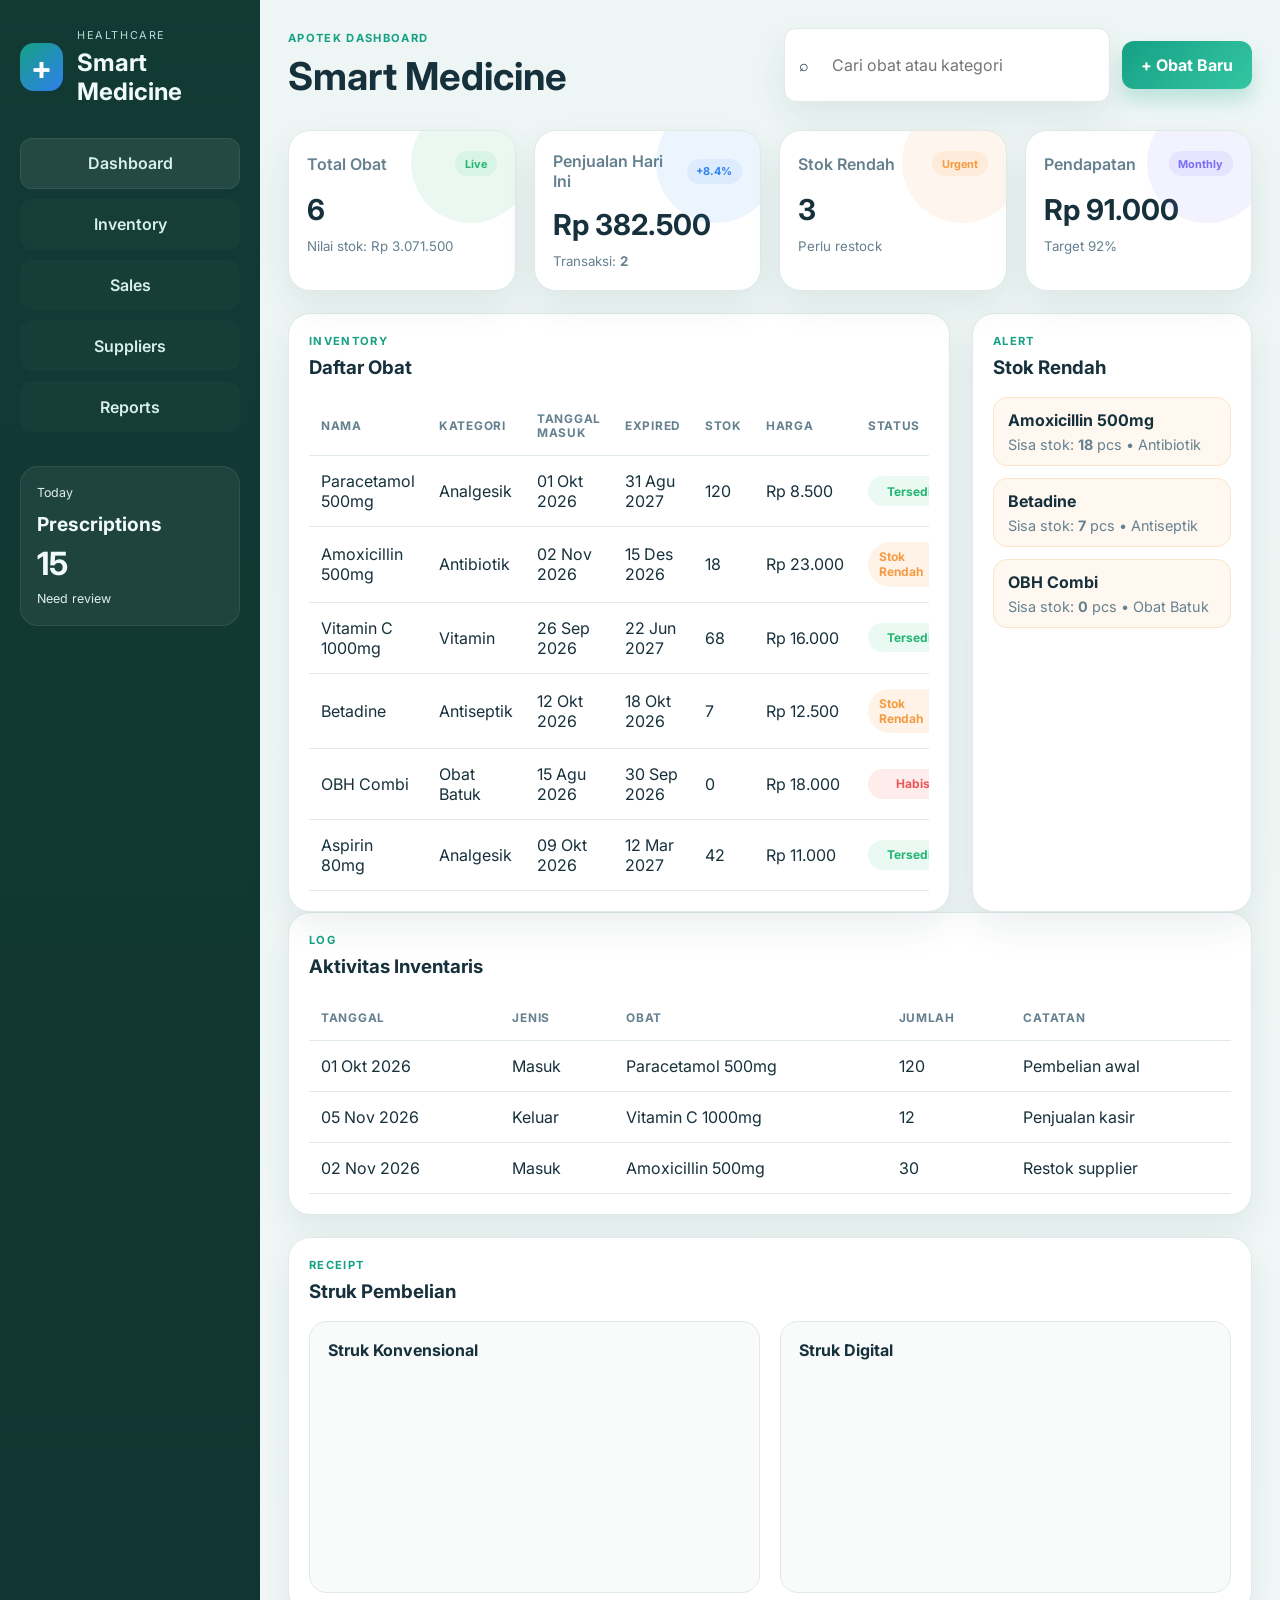
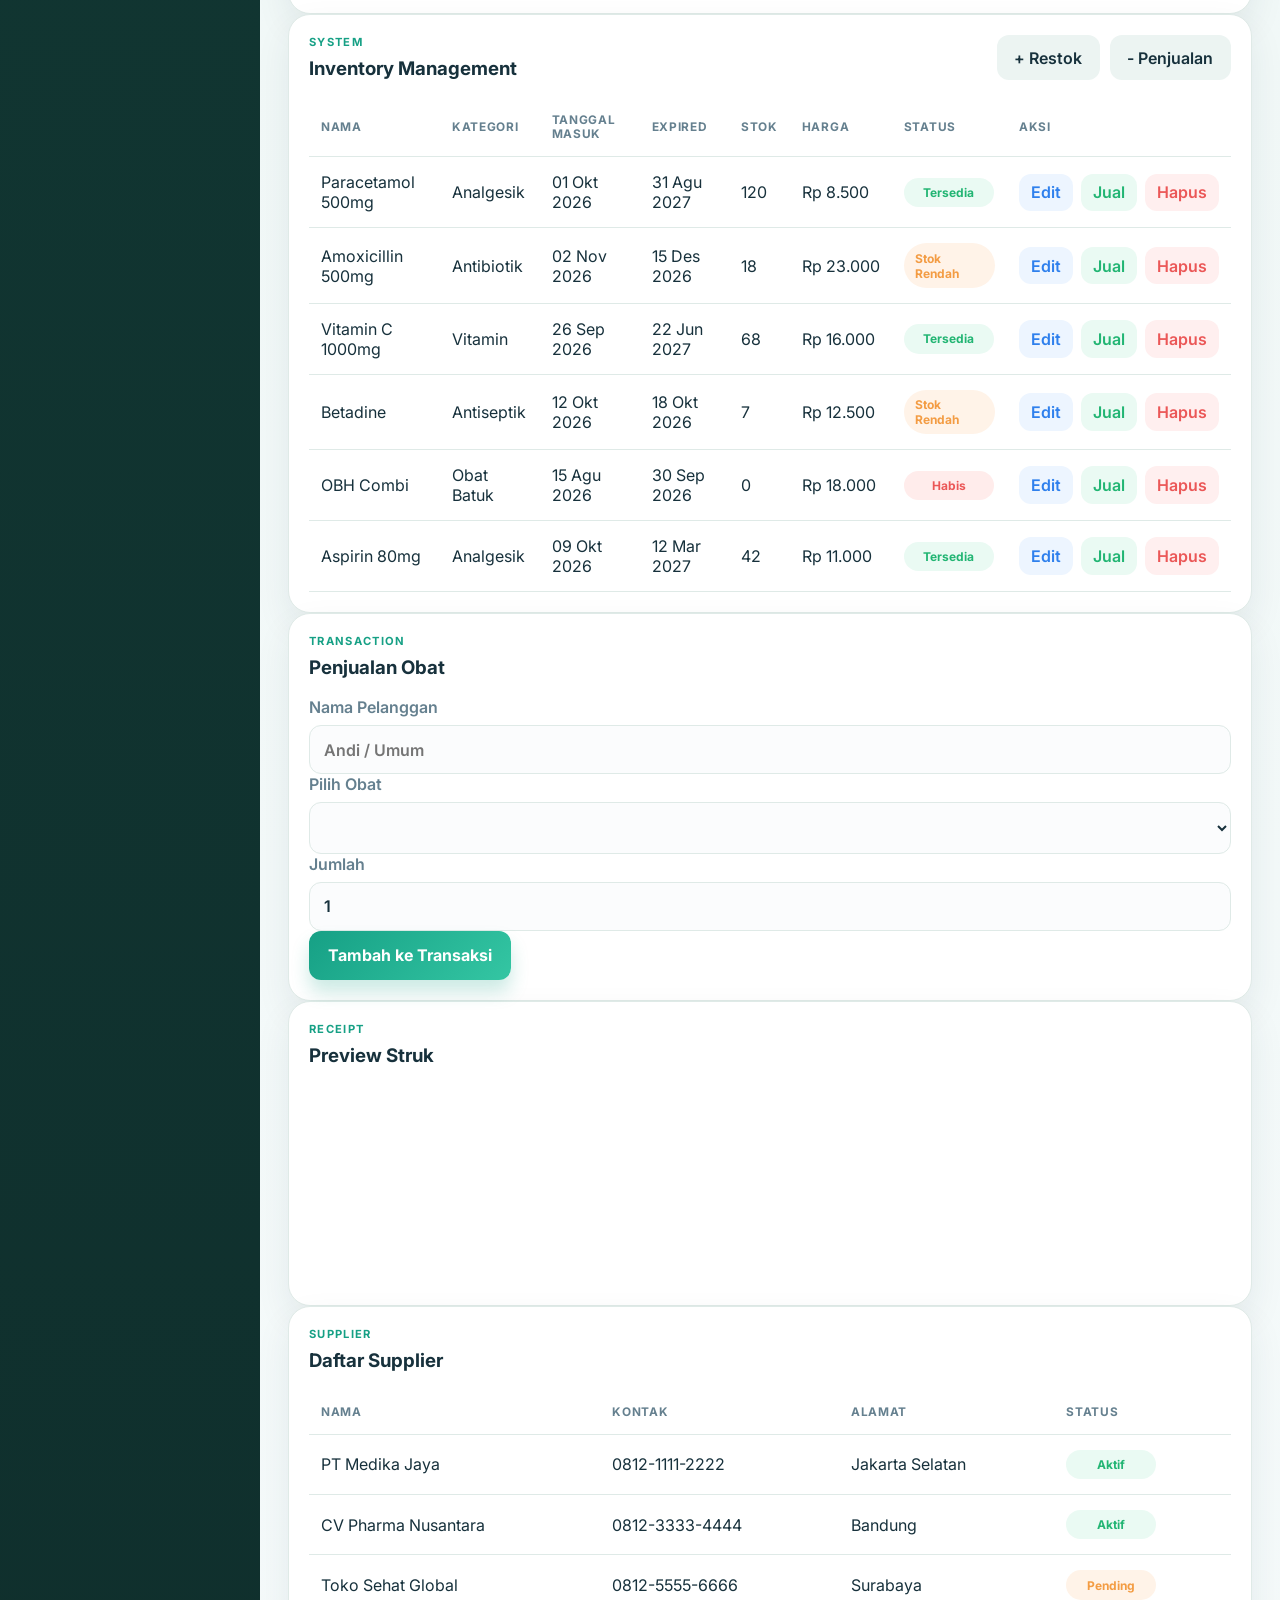
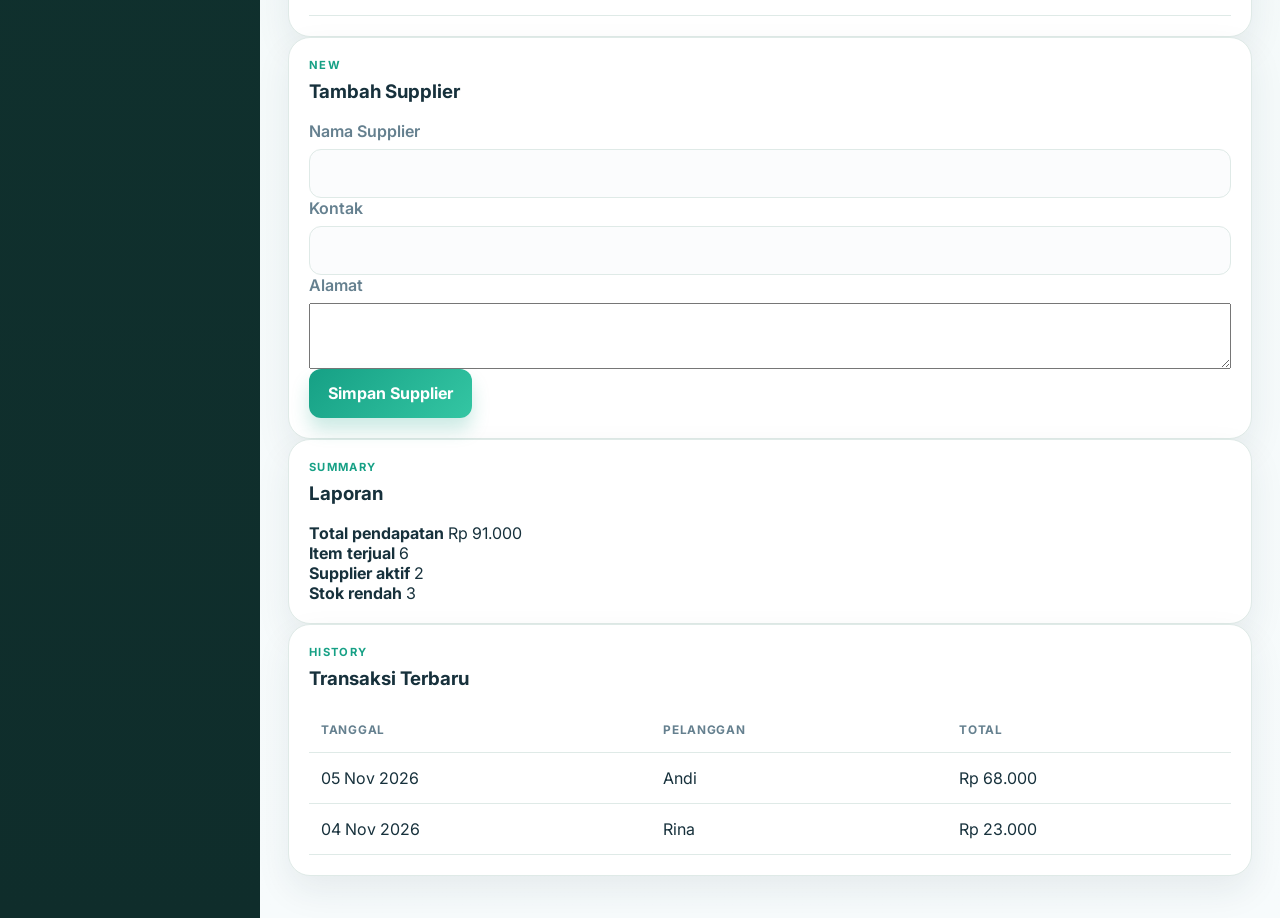
==== DATABASE-FINPRO/index.html @ 99ace139 "Kerjaaan Fadhil Yaa" ====
<!DOCTYPE html>
<html lang="id">
  <head>
    <meta charset="UTF-8" />
    <meta name="viewport" content="width=device-width, initial-scale=1.0" />
    <title>Smart Medicine | Apotek Dashboard</title>
    <link rel="preconnect" href="https://fonts.googleapis.com" />
    <link rel="preconnect" href="https://fonts.gstatic.com" crossorigin />
    <link href="https://fonts.googleapis.com/css2?family=Inter:wght@400;500;600;700;800&display=swap" rel="stylesheet" />
    <link rel="stylesheet" href="style.css" />
  </head>
  <body>
    <div class="app-shell">
      <aside class="sidebar">
        <div class="brand">
          <div class="brand-icon">+</div>
          <div>
            <p class="brand-kicker">Healthcare</p>
            <h2>Smart Medicine</h2>
          </div>
        </div>

        <nav class="nav">
          <button class="nav-item active" data-view="dashboard">Dashboard</button>
          <button class="nav-item" data-view="inventory">Inventory</button>
          <button class="nav-item" data-view="sales">Sales</button>
          <button class="nav-item" data-view="suppliers">Suppliers</button>
          <button class="nav-item" data-view="reports">Reports</button>
        </nav>

        <div class="sidebar-card">
          <p class="card-label">Today</p>
          <h3>Prescriptions</h3>
          <strong id="prescriptionCount">24</strong>
          <span>Need review</span>
        </div>
      </aside>

      <main class="main-content">
        <header class="topbar">
          <div>
            <p class="eyebrow">Apotek dashboard</p>
            <h1>Smart Medicine</h1>
          </div>
          <div class="header-actions">
            <div class="search-wrap">
              <span>⌕</span>
              <input id="searchInput" type="search" placeholder="Cari obat atau kategori" />
            </div>
            <button id="addMedicineBtn" class="primary-btn">+ Obat Baru</button>
          </div>
        </header>

        <section class="page-section active" data-page="dashboard">
          <div class="stats-grid">
            <article class="stat-card accent-green">
              <div class="stat-head">
                <span>Total Obat</span>
                <span class="chip success">Live</span>
              </div>
              <h2 id="totalMedicine">0</h2>
              <small id="medicineValue">Rp 0</small>
            </article>

            <article class="stat-card accent-blue">
              <div class="stat-head">
                <span>Penjualan Hari Ini</span>
                <span class="chip info">+8.4%</span>
              </div>
              <h2 id="dailySales">0</h2>
              <small>Transaksi: <strong id="transactionCount">0</strong></small>
            </article>

            <article class="stat-card accent-orange">
              <div class="stat-head">
                <span>Stok Rendah</span>
                <span class="chip warning">Urgent</span>
              </div>
              <h2 id="lowStockCount">0</h2>
              <small>Perlu restock</small>
            </article>

            <article class="stat-card accent-purple">
              <div class="stat-head">
                <span>Pendapatan</span>
                <span class="chip purple">Monthly</span>
              </div>
              <h2 id="revenueValue">Rp 0</h2>
              <small>Target 92%</small>
            </article>
          </div>

          <div class="content-grid">
            <div class="panel panel-wide">
              <div class="panel-header">
                <div>
                  <p class="section-label">Inventory</p>
                  <h3>Daftar Obat</h3>
                </div>
              </div>

              <div class="table-wrap">
                <table>
                  <thead>
                    <tr>
                      <th>Nama</th>
                      <th>Kategori</th>
                      <th>Tanggal Masuk</th>
                      <th>Expired</th>
                      <th>Stok</th>
                      <th>Harga</th>
                      <th>Status</th>
                      <th>Aksi</th>
                    </tr>
                  </thead>
                  <tbody id="medicineTableBody"></tbody>
                </table>
              </div>
            </div>

            <div class="panel side-panel">
              <div class="panel-header">
                <div>
                  <p class="section-label">Alert</p>
                  <h3>Stok Rendah</h3>
                </div>
              </div>
              <div id="lowStockList" class="alert-list"></div>
            </div>
          </div>

          <div class="panel log-panel">
            <div class="panel-header">
              <div>
                <p class="section-label">Log</p>
                <h3>Aktivitas Inventaris</h3>
              </div>
            </div>
            <div class="table-wrap">
              <table>
                <thead>
                  <tr>
                    <th>Tanggal</th>
                    <th>Jenis</th>
                    <th>Obat</th>
                    <th>Jumlah</th>
                    <th>Catatan</th>
                  </tr>
                </thead>
                <tbody id="inventoryLogTableBody"></tbody>
              </table>
            </div>
          </div>

          <div class="receipt-section">
            <div class="panel receipt-panel">
              <div class="panel-header">
                <div>
                  <p class="section-label">Receipt</p>
                  <h3>Struk Pembelian</h3>
                </div>
              </div>

              <div class="receipt-grid">
                <div class="receipt-card conventional">
                  <h4>Struk Konvensional</h4>
                  <div id="receiptConventional" class="receipt-output"></div>
                </div>

                <div class="receipt-card digital">
                  <h4>Struk Digital</h4>
                  <div id="receiptDigital" class="receipt-output"></div>
                </div>
              </div>
            </div>
          </div>
        </section>

        <section class="page-section" data-page="inventory">
          <div class="panel inventory-panel">
            <div class="panel-header">
              <div>
                <p class="section-label">System</p>
                <h3>Inventory Management</h3>
              </div>
              <div class="inventory-actions">
                <button id="restockBtn" class="secondary-btn">+ Restok</button>
                <button id="saleBtn" class="secondary-btn">- Penjualan</button>
              </div>
            </div>

            <div class="table-wrap">
              <table>
                <thead>
                  <tr>
                    <th>Nama</th>
                    <th>Kategori</th>
                    <th>Tanggal Masuk</th>
                    <th>Expired</th>
                    <th>Stok</th>
                    <th>Harga</th>
                    <th>Status</th>
                    <th>Aksi</th>
                  </tr>
                </thead>
                <tbody id="inventoryTableBody"></tbody>
              </table>
            </div>
          </div>
        </section>

        <section class="page-section" data-page="sales">
          <div class="grid-two">
            <div class="panel">
              <div class="panel-header">
                <div>
                  <p class="section-label">Transaction</p>
                  <h3>Penjualan Obat</h3>
                </div>
              </div>

              <form id="saleForm" class="stack-form">
                <label>
                  <span>Nama Pelanggan</span>
                  <input id="customerName" type="text" placeholder="Andi / Umum" />
                </label>
                <label>
                  <span>Pilih Obat</span>
                  <select id="saleMedicineSelect"></select>
                </label>
                <label>
                  <span>Jumlah</span>
                  <input id="saleQuantity" type="number" min="1" value="1" required />
                </label>
                <button type="submit" class="primary-btn">Tambah ke Transaksi</button>
              </form>
            </div>

            <div class="panel">
              <div class="panel-header">
                <div>
                  <p class="section-label">Receipt</p>
                  <h3>Preview Struk</h3>
                </div>
              </div>
              <div id="saleReceiptPreview" class="receipt-output"></div>
            </div>
          </div>
        </section>

        <section class="page-section" data-page="suppliers">
          <div class="grid-two">
            <div class="panel">
              <div class="panel-header">
                <div>
                  <p class="section-label">Supplier</p>
                  <h3>Daftar Supplier</h3>
                </div>
              </div>
              <div class="table-wrap">
                <table>
                  <thead>
                    <tr>
                      <th>Nama</th>
                      <th>Kontak</th>
                      <th>Alamat</th>
                      <th>Status</th>
                    </tr>
                  </thead>
                  <tbody id="supplierTableBody"></tbody>
                </table>
              </div>
            </div>

            <div class="panel">
              <div class="panel-header">
                <div>
                  <p class="section-label">New</p>
                  <h3>Tambah Supplier</h3>
                </div>
              </div>
              <form id="supplierForm" class="stack-form">
                <label>
                  <span>Nama Supplier</span>
                  <input id="supplierName" type="text" required />
                </label>
                <label>
                  <span>Kontak</span>
                  <input id="supplierContact" type="text" required />
                </label>
                <label>
                  <span>Alamat</span>
                  <textarea id="supplierAddress" rows="4" required></textarea>
                </label>
                <button type="submit" class="primary-btn">Simpan Supplier</button>
              </form>
            </div>
          </div>
        </section>

        <section class="page-section" data-page="reports">
          <div class="report-grid">
            <div class="panel">
              <div class="panel-header">
                <div>
                  <p class="section-label">Summary</p>
                  <h3>Laporan</h3>
                </div>
              </div>
              <div class="report-list" id="reportSummaryList"></div>
            </div>

            <div class="panel">
              <div class="panel-header">
                <div>
                  <p class="section-label">History</p>
                  <h3>Transaksi Terbaru</h3>
                </div>
              </div>
              <div class="table-wrap">
                <table>
                  <thead>
                    <tr>
                      <th>Tanggal</th>
                      <th>Pelanggan</th>
                      <th>Total</th>
                    </tr>
                  </thead>
                  <tbody id="salesHistoryBody"></tbody>
                </table>
              </div>
            </div>
          </div>
        </section>
      </main>
    </div>

    <div class="modal hidden" id="medicineModal" aria-hidden="true">
      <div class="modal-backdrop" data-close="true"></div>
      <div class="modal-dialog" role="dialog" aria-modal="true" aria-labelledby="modalTitle">
        <div class="modal-header">
          <div>
            <p class="section-label">Form Obat</p>
            <h3 id="modalTitle">Tambah Obat</h3>
          </div>
          <button class="icon-btn" id="closeModalBtn" aria-label="Tutup">✕</button>
        </div>

        <form id="medicineForm">
          <input type="hidden" id="medicineId" />

          <div class="form-grid">
            <label>
              <span>Nama Obat</span>
              <input id="medicineName" type="text" placeholder="Paracetamol" required />
            </label>
            <label>
              <span>Kategori</span>
              <select id="medicineCategory">
                <option value="Analgesik">Analgesik</option>
                <option value="Antibiotik">Antibiotik</option>
                <option value="Vitamin">Vitamin</option>
                <option value="Antiseptik">Antiseptik</option>
                <option value="Obat Batuk">Obat Batuk</option>
              </select>
            </label>
            <label>
              <span>Tanggal Masuk</span>
              <input id="medicineEntryDate" type="date" required />
            </label>
            <label>
              <span>Expired</span>
              <input id="medicineExpiry" type="date" required />
            </label>
            <label>
              <span>Stok</span>
              <input id="medicineStock" type="number" min="0" placeholder="50" required />
            </label>
            <label>
              <span>Harga</span>
              <input id="medicinePrice" type="number" min="0" step="100" placeholder="8500" required />
            </label>
            <label>
              <span>Status</span>
              <select id="medicineStatus">
                <option value="Tersedia">Tersedia</option>
                <option value="Stok Rendah">Stok Rendah</option>
                <option value="Habis">Habis</option>
              </select>
            </label>
          </div>

          <div class="form-actions">
            <button type="button" class="secondary-btn" id="cancelBtn">Batal</button>
            <button type="submit" class="primary-btn">Simpan</button>
          </div>
        </form>
      </div>
    </div>

    <script src="script.js"></script>
  </body>
</html>
---- DATABASE-FINPRO/style.css ----
:root {
  --bg: #f3f7f9;
  --panel: #ffffff;
  --panel-alt: #edf7f8;
  --primary: #16a085;
  --primary-dark: #117a66;
  --secondary: #2f80ed;
  --text: #17313c;
  --muted: #65808f;
  --border: #dfeae7;
  --green: #22b573;
  --green-soft: #eafaf3;
  --blue: #2f80ed;
  --blue-soft: #edf5ff;
  --orange: #f39c43;
  --orange-soft: #fff3e8;
  --purple: #7a6ef6;
  --purple-soft: #f2efff;
  --red: #eb5757;
  --shadow: 0 15px 35px rgba(23, 49, 60, 0.08);
}

* {
  box-sizing: border-box;
}

html {
  scroll-behavior: smooth;
}

body {
  margin: 0;
  min-height: 100vh;
  font-family: "Inter", sans-serif;
  background: linear-gradient(180deg, #edf6f4 0%, #f7fbfc 100%);
  color: var(--text);
}

button,
input,
select {
  font: inherit;
}

button {
  cursor: pointer;
}

.app-shell {
  display: flex;
  min-height: 100vh;
}

.sidebar {
  width: 260px;
  background: linear-gradient(180deg, #123a35 0%, #0f2d2b 100%);
  color: #f2fbfb;
  padding: 28px 20px;
}

.brand {
  display: flex;
  align-items: center;
  gap: 14px;
  margin-bottom: 32px;
}

.brand-icon {
  width: 48px;
  height: 48px;
  border-radius: 14px;
  background: linear-gradient(135deg, var(--primary), var(--secondary));
  display: grid;
  place-items: center;
  font-size: 2rem;
  font-weight: 700;
  color: white;
}

.brand-kicker {
  color: #b6dcd8;
  text-transform: uppercase;
  letter-spacing: 0.14em;
  font-size: 0.68rem;
  margin: 0 0 6px;
}

.brand h2 {
  margin: 0;
  font-size: 1.5rem;
}

.nav {
  display: flex;
  flex-direction: column;
  gap: 10px;
}

.nav-item {
  text-decoration: none;
  color: #d6efeb;
  background: rgba(255, 255, 255, 0.02);
  border: 1px solid transparent;
  border-radius: 12px;
  padding: 0.9rem 1rem;
  font-weight: 600;
  transition: 0.2s ease;
}

.nav-item.active,
.nav-item:hover {
  background: rgba(255, 255, 255, 0.08);
  border-color: rgba(255, 255, 255, 0.08);
}

.sidebar-card {
  margin-top: 34px;
  border-radius: 18px;
  padding: 18px 16px;
  background: rgba(255, 255, 255, 0.06);
  border: 1px solid rgba(255, 255, 255, 0.08);
}

.sidebar-card h3 {
  margin: 0 0 8px;
  font-size: 1.2rem;
}

.sidebar-card strong {
  display: block;
  font-size: 2rem;
  margin-bottom: 4px;
}

.sidebar-card span,
.card-label {
  color: #dfeef0;
  font-size: 0.78rem;
}

.main-content {
  flex: 1;
  padding: 28px 28px 42px;
}

.topbar {
  display: flex;
  justify-content: space-between;
  align-items: center;
  gap: 16px;
  margin-bottom: 28px;
}

.eyebrow,
.section-label {
  margin: 0 0 8px;
  text-transform: uppercase;
  letter-spacing: 0.12em;
  font-weight: 700;
  font-size: 0.7rem;
  color: var(--primary);
}

h1,
h2,
h3,
p {
  margin-top: 0;
}

h1 {
  margin-bottom: 0;
  font-size: clamp(2rem, 3vw, 2.6rem);
}

.header-actions {
  display: flex;
  align-items: center;
  gap: 12px;
}

.search-wrap {
  display: flex;
  align-items: center;
  gap: 8px;
  background: var(--panel);
  border: 1px solid var(--border);
  border-radius: 12px;
  padding: 0.78rem 0.9rem;
  min-width: 260px;
  box-shadow: var(--shadow);
}

.search-wrap input {
  border: none;
  background: transparent;
  width: 100%;
  outline: none;
  color: var(--text);
}

.primary-btn,
.secondary-btn,
.icon-btn,
.action-btn {
  border: none;
  border-radius: 12px;
  transition: transform 0.2s ease;
}

.primary-btn {
  background: linear-gradient(135deg, var(--primary), #34c6a3);
  color: white;
  padding: 0.9rem 1.2rem;
  font-weight: 700;
  box-shadow: 0 12px 18px rgba(22, 160, 133, 0.22);
}

.primary-btn:hover,
.secondary-btn:hover,
.icon-btn:hover,
.action-btn:hover {
  transform: translateY(-1px);
}

.secondary-btn {
  background: #ecf4f2;
  color: var(--text);
  padding: 0.8rem 1.1rem;
  font-weight: 600;
}

.icon-btn {
  width: 38px;
  height: 38px;
  background: #edf5f5;
  color: var(--text);
  font-size: 1.1rem;
}

.stats-grid {
  display: grid;
  grid-template-columns: repeat(4, minmax(160px, 1fr));
  gap: 18px;
  margin-bottom: 22px;
}

.stat-card {
  background: var(--panel);
  border: 1px solid var(--border);
  border-radius: 22px;
  padding: 20px 18px;
  box-shadow: var(--shadow);
  position: relative;
  overflow: hidden;
}

.stat-card::before {
  content: "";
  position: absolute;
  width: 120px;
  height: 120px;
  top: -28px;
  right: -16px;
  border-radius: 50%;
  opacity: 0.09;
}

.accent-green::before { background: var(--green); }
.accent-blue::before { background: var(--blue); }
.accent-orange::before { background: var(--orange); }
.accent-purple::before { background: var(--purple); }

.stat-head {
  display: flex;
  justify-content: space-between;
  gap: 10px;
  align-items: center;
  margin-bottom: 16px;
  color: var(--muted);
  font-weight: 600;
}

.chip {
  border-radius: 999px;
  padding: 0.35rem 0.6rem;
  font-size: 0.68rem;
  font-weight: 700;
}

.chip.success {
  background: var(--green-soft);
  color: var(--green);
}

.chip.info {
  background: var(--blue-soft);
  color: var(--blue);
}

.chip.warning {
  background: var(--orange-soft);
  color: var(--orange);
}

.chip.purple {
  background: var(--purple-soft);
  color: var(--purple);
}

.stat-card h2 {
  margin-bottom: 8px;
  font-size: clamp(1.8rem, 2vw, 2.35rem);
}

.stat-card small {
  color: var(--muted);
}

.content-grid {
  display: grid;
  grid-template-columns: minmax(0, 2.2fr) minmax(280px, 0.8fr);
  gap: 22px;
}

.inventory-section {
  margin-top: 22px;
}

.inventory-actions {
  display: flex;
  gap: 10px;
  flex-wrap: wrap;
}

.receipt-section {
  margin-top: 22px;
}

.receipt-grid {
  display: grid;
  grid-template-columns: repeat(2, minmax(250px, 1fr));
  gap: 20px;
}

.receipt-card {
  background: #f9fbfb;
  border: 1px solid var(--border);
  border-radius: 18px;
  padding: 18px;
}

.receipt-card h4 {
  margin: 0 0 14px;
}

.receipt-output {
  min-height: 200px;
}

.receipt-paper,
.receipt-digital {
  border-radius: 16px;
  background: white;
  border: 1px solid var(--border);
  padding: 18px;
}

.receipt-paper {
  background: linear-gradient(180deg, #fff 0%, #fffdf8 100%);
}

.receipt-top {
  text-align: center;
  margin-bottom: 18px;
}

.receipt-top h5 {
  margin: 0 0 8px;
  font-size: 1.3rem;
}

.receipt-top p {
  margin: 0;
  color: var(--muted);
  font-size: 0.8rem;
}

.receipt-item {
  padding: 10px 0;
  border-bottom: 1px dashed #dfeae7;
}

.receipt-item:last-child {
  border-bottom: none;
}

.item-name {
  font-weight: 700;
  display: block;
  margin-bottom: 3px;
}

.item-expiry {
  display: block;
  color: var(--muted);
  font-size: 0.77rem;
  margin-bottom: 5px;
}

.receipt-meta {
  display: flex;
  justify-content: space-between;
  gap: 8px;
  font-size: 0.82rem;
  color: var(--muted);
}

.receipt-total {
  display: flex;
  justify-content: space-between;
  margin-top: 16px;
  padding-top: 12px;
  border-top: 1px solid var(--border);
  font-weight: 800;
}

.receipt-digital {
  background: linear-gradient(180deg, #f3f9ff 0%, #ffffff 100%);
}

.receipt-digital .qr-box {
  width: 70px;
  height: 70px;
  border: 2px solid var(--primary);
  border-radius: 12px;
  margin: 0 auto 12px;
  position: relative;
}

.receipt-digital .qr-box::before,
.receipt-digital .qr-box::after {
  content: "";
  position: absolute;
  inset: 12px;
  border: 2px solid var(--primary);
}

.receipt-digital .qr-box::after {
  inset: 24px;
}

.panel {
  background: var(--panel);
  border-radius: 22px;
  border: 1px solid var(--border);
  box-shadow: var(--shadow);
  padding: 20px;
}

.panel-header {
  display: flex;
  justify-content: space-between;
  align-items: center;
  margin-bottom: 18px;
}

.panel-header h3 {
  margin-bottom: 0;
}

.table-wrap {
  overflow-x: auto;
}

table {
  width: 100%;
  border-collapse: collapse;
}

th,
td {
  text-align: left;
  padding: 15px 12px;
  border-bottom: 1px solid var(--border);
  vertical-align: middle;
}

th {
  font-size: 0.74rem;
  letter-spacing: 0.06em;
  text-transform: uppercase;
  color: var(--muted);
}

tbody tr:hover {
  background: #f8fbfb;
}

.status-pill {
  display: inline-flex;
  align-items: center;
  justify-content: center;
  min-width: 90px;
  border-radius: 999px;
  padding: 0.45rem 0.7rem;
  font-size: 0.75rem;
  font-weight: 700;
}

.status-available {
  background: var(--green-soft);
  color: var(--green);
}

.status-low {
  background: var(--orange-soft);
  color: var(--orange);
}

.status-empty {
  background: #ffeceb;
  color: var(--red);
}

.row-actions {
  display: flex;
  gap: 8px;
}

.action-btn {
  padding: 0.55rem 0.75rem;
  font-weight: 600;
  cursor: pointer;
}

.edit-btn {
  background: #edf5ff;
  color: var(--secondary);
}

.delete-btn {
  background: #ffefef;
  color: var(--red);
}

.sell-btn {
  background: #eafaf3;
  color: var(--green);
}

.alert-list {
  display: flex;
  flex-direction: column;
  gap: 12px;
}

.alert-item {
  border-radius: 14px;
  padding: 12px 14px;
  background: #fff8f1;
  border: 1px solid #f9e4c6;
}

.alert-item h4 {
  margin: 0 0 6px;
  font-size: 1rem;
}

.alert-item p {
  margin: 0;
  color: var(--muted);
  font-size: 0.9rem;
}

.empty-state {
  text-align: center;
  color: var(--muted);
  padding: 22px 12px;
}

.modal {
  position: fixed;
  inset: 0;
  display: flex;
  align-items: center;
  justify-content: center;
  z-index: 20;
}

.modal.hidden {
  display: none;
}

.modal-backdrop {
  position: absolute;
  inset: 0;
  background: rgba(7, 28, 31, 0.52);
}

.modal-dialog {
  position: relative;
  width: min(720px, calc(100% - 28px));
  background: white;
  border-radius: 24px;
  box-shadow: var(--shadow);
  padding: 22px;
  z-index: 1;
}

.modal-header {
  display: flex;
  justify-content: space-between;
  align-items: center;
  gap: 14px;
  margin-bottom: 18px;
}

.form-grid {
  display: grid;
  grid-template-columns: repeat(2, minmax(200px, 1fr));
  gap: 18px;
}

label {
  display: flex;
  flex-direction: column;
  gap: 8px;
  color: var(--muted);
  font-weight: 600;
}

input,
select {
  border: 1px solid var(--border);
  border-radius: 12px;
  background: #fbfcfd;
  padding: 0.85rem 0.9rem;
  color: var(--text);
  outline: none;
}

input:focus,
select:focus {
  border-color: rgba(22, 160, 133, 0.8);
  box-shadow: 0 0 0 4px rgba(22, 160, 133, 0.12);
}

.form-actions {
  display: flex;
  justify-content: flex-end;
  gap: 10px;
  margin-top: 24px;
}

@media (max-width: 980px) {
  .app-shell {
    flex-direction: column;
  }

  .sidebar {
    width: 100%;
  }

  .nav {
    flex-direction: row;
    flex-wrap: wrap;
  }

  .content-grid {
    grid-template-columns: 1fr;
  }
}

@media (max-width: 760px) {
  .stats-grid,
  .form-grid {
    grid-template-columns: repeat(2, minmax(140px, 1fr));
  }

  .topbar,
  .header-actions {
    display: flex;
    flex-direction: column;
    align-items: stretch;
  }

  .search-wrap {
    min-width: 0;
  }
}

@media (max-width: 560px) {
  .main-content {
    padding: 22px 16px 32px;
  }

  .stats-grid,
  .form-grid {
    grid-template-columns: 1fr;
  }

  .form-actions {
    flex-direction: column-reverse;
  }

  .form-actions button,
  .header-actions button {
    width: 100%;
  }
}
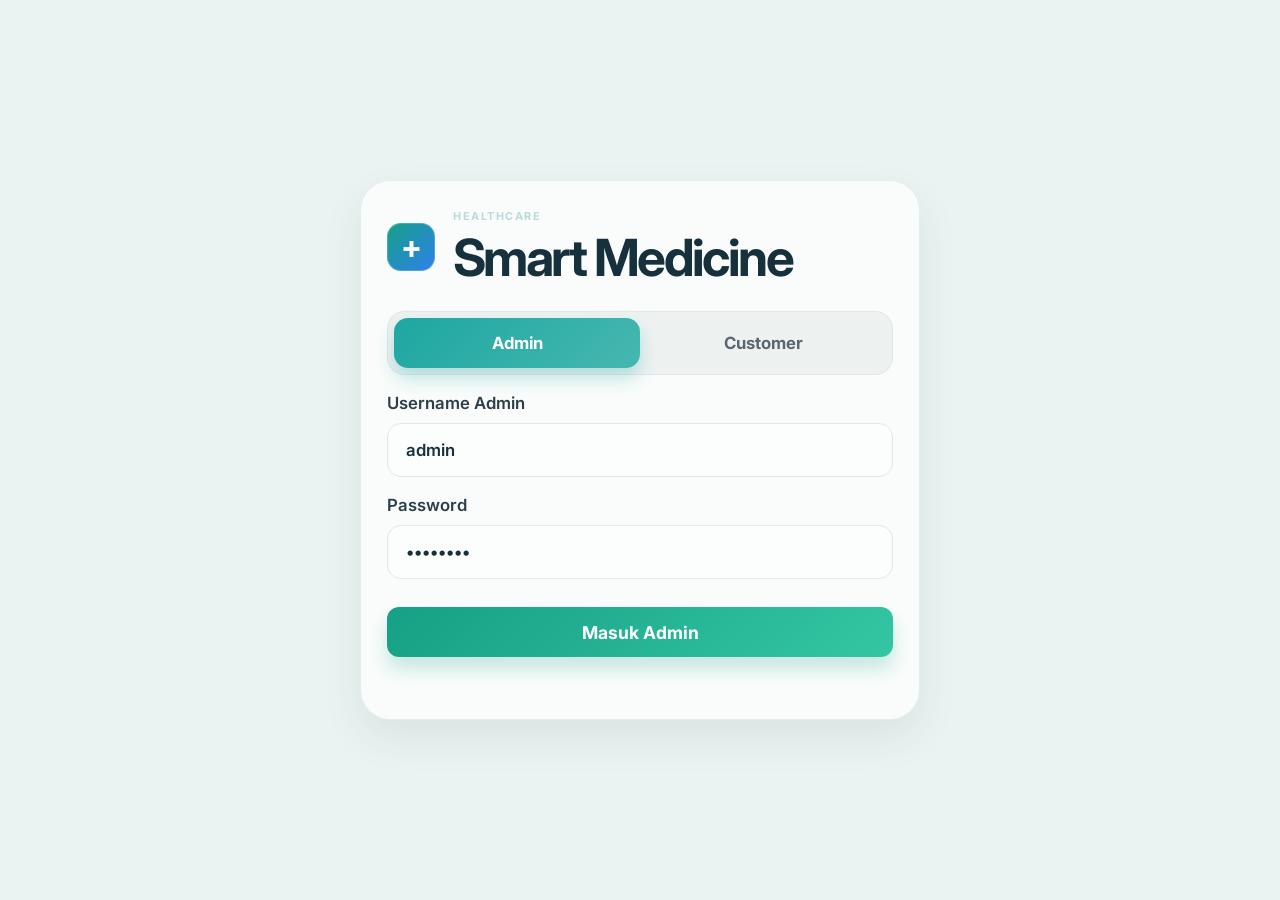
==== commit 0be36f83: "Add files via upload" ====
--- a/DATABASE-FINPRO/index.html
+++ b/DATABASE-FINPRO/index.html
@@ -10,7 +10,52 @@
     <link rel="stylesheet" href="style.css" />
   </head>
   <body>
-    <div class="app-shell">
+    <div id="loginScreen" class="login-screen">
+      <div class="login-card">
+        <div class="login-header">
+          <div class="brand-icon login-brand">+</div>
+          <div>
+            <p class="brand-kicker">Healthcare</p>
+            <h1>Smart Medicine</h1>
+          </div>
+        </div>
+
+        <div class="login-role-switch" role="tablist" aria-label="Pilih role login">
+          <button type="button" class="login-role-btn active" data-login-role="admin">Admin</button>
+          <button type="button" class="login-role-btn" data-login-role="customer">Customer</button>
+        </div>
+
+        <div class="login-forms">
+          <form id="adminLoginForm" class="auth-form active">
+            <label>
+              <span>Username Admin</span>
+              <input id="adminUsername" type="text" value="admin" placeholder="admin" required />
+            </label>
+            <label>
+              <span>Password</span>
+              <input id="adminPassword" type="password" value="admin123" placeholder="admin123" required />
+            </label>
+            <button type="submit" class="primary-btn full-width">Masuk Admin</button>
+          </form>
+
+          <form id="customerLoginForm" class="auth-form">
+            <label>
+              <span>Username Customer</span>
+              <input id="customerUsername" type="text" value="customer" placeholder="customer" required />
+            </label>
+            <label>
+              <span>Password</span>
+              <input id="customerPassword" type="password" value="customer123" placeholder="customer123" required />
+            </label>
+            <button type="submit" class="primary-btn full-width">Masuk Customer</button>
+          </form>
+        </div>
+
+        <div id="authMessage" class="auth-message" aria-live="polite"></div>
+      </div>
+    </div>
+
+    <div id="appShell" class="app-shell hidden">
       <aside class="sidebar">
         <div class="brand">
           <div class="brand-icon">+</div>
@@ -18,6 +63,11 @@
             <p class="brand-kicker">Healthcare</p>
             <h2>Smart Medicine</h2>
           </div>
+        </div>
+
+        <div class="role-switch">
+          <button class="role-btn active" data-role="admin">Admin</button>
+          <button class="role-btn" data-role="customer">Customer</button>
         </div>
 
         <nav class="nav">
@@ -34,6 +84,18 @@
           <strong id="prescriptionCount">24</strong>
           <span>Need review</span>
         </div>
+
+        <div class="sidebar-settings">
+          <button id="settingsToggleBtn" class="settings-btn" type="button" aria-expanded="false" aria-controls="settingsMenu">
+            <span class="settings-icon">⚙</span>
+            <span>Settings</span>
+          </button>
+          <div id="settingsMenu" class="settings-menu hidden" role="menu" aria-label="Menu settings">
+            <button type="button" class="settings-item" data-setting-action="profile">Edit Profile</button>
+            <button type="button" class="settings-item" data-setting-action="help">Bantuan</button>
+            <button type="button" class="settings-item danger" data-setting-action="logout">Log Out</button>
+          </div>
+        </div>
       </aside>
 
       <main class="main-content">
@@ -47,7 +109,9 @@
               <span>⌕</span>
               <input id="searchInput" type="search" placeholder="Cari obat atau kategori" />
             </div>
-            <button id="addMedicineBtn" class="primary-btn">+ Obat Baru</button>
+            <div class="topbar-actions">
+              <button id="addMedicineBtn" class="primary-btn">+ Obat Baru</button>
+            </div>
           </div>
         </header>
 
@@ -210,43 +274,236 @@
         </section>
 
         <section class="page-section" data-page="sales">
-          <div class="grid-two">
+          <div class="sales-layout">
+            <div class="panel sales-catalog-panel">
+              <div class="panel-header">
+                <div>
+                  <p class="section-label">Catalog</p>
+                  <h3>Produk Obat</h3>
+                </div>
+              </div>
+              <div id="salesProductList" class="sales-product-grid"></div>
+            </div>
+
+            <div class="sales-side-stack">
+              <div class="panel">
+                <div class="panel-header">
+                  <div>
+                    <p class="section-label">Transaction</p>
+                    <h3>Penjualan Obat</h3>
+                  </div>
+                </div>
+
+                <form id="saleForm" class="stack-form">
+                  <label>
+                    <span>Nama Pelanggan</span>
+                    <input id="customerName" type="text" placeholder="Andi / Umum" />
+                  </label>
+                  <label>
+                    <span>Pilih Obat</span>
+                    <select id="saleMedicineSelect"></select>
+                  </label>
+                  <label>
+                    <span>Jumlah</span>
+                    <input id="saleQuantity" type="number" min="1" value="1" required />
+                  </label>
+                  <label>
+                    <span>Metode Bayar</span>
+                    <select id="salePaymentMethod">
+                      <option value="Cash">Cash</option>
+                      <option value="E-Wallet">E-Wallet</option>
+                      <option value="QRIS">QRIS</option>
+                      <option value="Bank Transfer">Bank Transfer</option>
+                    </select>
+                  </label>
+                  <button type="submit" class="primary-btn">Simpan Transaksi Offline</button>
+                </form>
+              </div>
+
+              <div class="panel">
+                <div class="panel-header">
+                  <div>
+                    <p class="section-label">Receipt</p>
+                    <h3>Preview Struk</h3>
+                  </div>
+                </div>
+                <div id="saleReceiptPreview" class="receipt-output"></div>
+              </div>
+            </div>
+          </div>
+        </section>
+
+        <section class="page-section" data-page="customer">
+          <div class="customer-layout">
             <div class="panel">
               <div class="panel-header">
                 <div>
-                  <p class="section-label">Transaction</p>
-                  <h3>Penjualan Obat</h3>
-                </div>
-              </div>
-
-              <form id="saleForm" class="stack-form">
+                  <p class="section-label">Customer</p>
+                  <h3>Belanja Obat</h3>
+                </div>
+              </div>
+
+              <div class="customer-search-wrap">
+                <input id="customerSearch" type="search" placeholder="Cari obat untuk dibeli" />
+              </div>
+
+              <div id="customerProductList" class="customer-product-list"></div>
+            </div>
+
+            <div class="panel cart-panel">
+              <div class="panel-header">
+                <div>
+                  <p class="section-label">Cart</p>
+                  <h3>Keranjang</h3>
+                </div>
+              </div>
+
+              <div class="customer-form-grid">
                 <label>
-                  <span>Nama Pelanggan</span>
-                  <input id="customerName" type="text" placeholder="Andi / Umum" />
+                  <span>Nama Customer</span>
+                  <input id="customerPortalName" type="text" placeholder="Budi" />
                 </label>
                 <label>
-                  <span>Pilih Obat</span>
-                  <select id="saleMedicineSelect"></select>
+                  <span>No. HP</span>
+                  <input id="customerPortalPhone" type="text" placeholder="0812xxxx" />
                 </label>
-                <label>
-                  <span>Jumlah</span>
-                  <input id="saleQuantity" type="number" min="1" value="1" required />
-                </label>
-                <button type="submit" class="primary-btn">Tambah ke Transaksi</button>
-              </form>
-            </div>
-
-            <div class="panel">
-              <div class="panel-header">
-                <div>
-                  <p class="section-label">Receipt</p>
-                  <h3>Preview Struk</h3>
-                </div>
-              </div>
-              <div id="saleReceiptPreview" class="receipt-output"></div>
-            </div>
+              </div>
+
+              <div id="customerCartItems" class="cart-list"></div>
+
+              <div class="cart-summary">
+                <div>
+                  <span>Total</span>
+                  <strong id="customerTotal">Rp 0</strong>
+                </div>
+                <button id="customerCheckoutBtn" class="primary-btn" type="button">Checkout</button>
+              </div>
+            </div>
+          </div>
+
+          <div class="panel customer-history-panel">
+            <div class="panel-header customer-history-header">
+              <div>
+                <p class="section-label">History</p>
+                <h3>Riwayat Pembelian</h3>
+              </div>
+              <label class="history-filter-wrap">
+                <span>Status</span>
+                <select id="customerHistoryFilter">
+                  <option value="all">Semua</option>
+                  <option value="Sudah Dibayar">Sudah Dibayar</option>
+                  <option value="Diproses">Diproses</option>
+                  <option value="Dikirim">Dikirim</option>
+                  <option value="Selesai">Selesai</option>
+                </select>
+              </label>
+            </div>
+            <div id="customerPurchaseHistoryList" class="customer-purchase-history"></div>
           </div>
         </section>
+
+        <div class="modal hidden" id="checkoutModal" aria-hidden="true">
+          <div class="modal-backdrop" data-close-checkout="true"></div>
+          <div class="modal-dialog checkout-dialog" role="dialog" aria-modal="true" aria-labelledby="checkoutTitle">
+            <div class="checkout-header">
+              <button class="icon-btn back-btn" id="closeCheckoutBtn" type="button" aria-label="Kembali">←</button>
+              <h3 id="checkoutTitle">Checkout</h3>
+            </div>
+
+            <div class="checkout-content">
+              <div class="checkout-section">
+                <div class="checkout-label-row">
+                  <span class="checkout-icon">◉</span>
+                  <strong>Delivery Address</strong>
+                </div>
+                <textarea id="checkoutAddress" rows="4" placeholder="Masukkan alamat pengiriman lengkap"></textarea>
+              </div>
+
+              <div class="checkout-section">
+                <div class="checkout-card preferred-card">
+                  <div class="preferred-meta">
+                    <span class="preferred-tag">Recommended</span>
+                    <span class="preferred-title">Pesanan Anda</span>
+                  </div>
+                  <div id="checkoutOrderPreview" class="checkout-order-preview"></div>
+                </div>
+              </div>
+
+              <div class="checkout-section">
+                <div class="checkout-label-row">
+                  <span class="checkout-icon">▣</span>
+                  <strong>Shipping Option</strong>
+                </div>
+                <div class="shipping-options">
+                  <label class="shipping-option">
+                    <input type="radio" name="shippingMethod" value="GoSend" checked />
+                    <span>GoSend</span>
+                    <strong>Rp 15.000</strong>
+                  </label>
+                  <label class="shipping-option">
+                    <input type="radio" name="shippingMethod" value="GrabExpress" />
+                    <span>GrabExpress</span>
+                    <strong>Rp 18.000</strong>
+                  </label>
+                  <label class="shipping-option">
+                    <input type="radio" name="shippingMethod" value="JNE" />
+                    <span>JNE</span>
+                    <strong>Rp 12.000</strong>
+                  </label>
+                </div>
+              </div>
+
+              <div class="checkout-section">
+                <div class="checkout-label-row">
+                  <span class="checkout-icon">◫</span>
+                  <strong>Payment Method</strong>
+                </div>
+                <div class="payment-options">
+                  <label class="payment-option">
+                    <input type="radio" name="paymentMethod" value="Cash" checked />
+                    <span>Cash</span>
+                    <strong>Bayar di tempat</strong>
+                  </label>
+                  <label class="payment-option">
+                    <input type="radio" name="paymentMethod" value="E-Wallet" />
+                    <span>E-Wallet</span>
+                    <strong>OVO / Dana</strong>
+                  </label>
+                  <label class="payment-option">
+                    <input type="radio" name="paymentMethod" value="QRIS" />
+                    <span>QRIS</span>
+                    <strong>Scan kode QR</strong>
+                  </label>
+                  <label class="payment-option">
+                    <input type="radio" name="paymentMethod" value="Bank Transfer" />
+                    <span>Bank Transfer</span>
+                    <strong>BCA / Mandiri</strong>
+                  </label>
+                </div>
+              </div>
+
+              <div class="checkout-summary">
+                <div class="summary-row">
+                  <span>Order Total (<span id="checkoutItemCount">0</span> item)</span>
+                  <strong id="checkoutSubtotal">Rp 0</strong>
+                </div>
+                <div class="summary-row">
+                  <span>Shipping</span>
+                  <strong id="checkoutShippingCost">Rp 15.000</strong>
+                </div>
+                <div class="summary-row total-row">
+                  <span>Total Payment</span>
+                  <strong id="checkoutTotalPayment">Rp 0</strong>
+                </div>
+              </div>
+
+              <div class="checkout-actions">
+                <button type="button" class="secondary-btn" id="cancelCheckoutBtn">Batal</button>
+                <button type="button" class="primary-btn" id="confirmCheckoutBtn">Place Order</button>
+              </div>
+            </div>
+          </div>
+        </div>
 
         <section class="page-section" data-page="suppliers">
           <div class="grid-two">
@@ -335,6 +592,24 @@
       </main>
     </div>
 
+    <div class="modal hidden" id="receiptModal" aria-hidden="true">
+      <div class="modal-backdrop" data-close-receipt="true"></div>
+      <div class="modal-dialog receipt-dialog" role="dialog" aria-modal="true" aria-labelledby="receiptModalTitle">
+        <div class="modal-header">
+          <div>
+            <p class="section-label">Receipt</p>
+            <h3 id="receiptModalTitle">Struk Pembelian</h3>
+          </div>
+          <button class="icon-btn" id="closeReceiptBtn" aria-label="Tutup">✕</button>
+        </div>
+        <div id="receiptModalContent" class="receipt-output"></div>
+        <div class="form-actions">
+          <button type="button" class="secondary-btn" id="printReceiptBtn">Cetak Struk</button>
+          <button type="button" class="primary-btn" id="closeReceiptActionBtn">Tutup</button>
+        </div>
+      </div>
+    </div>
+
     <div class="modal hidden" id="medicineModal" aria-hidden="true">
       <div class="modal-backdrop" data-close="true"></div>
       <div class="modal-dialog" role="dialog" aria-modal="true" aria-labelledby="modalTitle">
@@ -368,9 +643,10 @@
               <span>Tanggal Masuk</span>
               <input id="medicineEntryDate" type="date" required />
             </label>
-            <label>
+            <label class="expiry-field">
               <span>Expired</span>
               <input id="medicineExpiry" type="date" required />
+              <small id="medicineExpiryWarning" class="expiry-warning hidden"></small>
             </label>
             <label>
               <span>Stok</span>
--- a/DATABASE-FINPRO/style.css
+++ b/DATABASE-FINPRO/style.css
@@ -32,8 +32,9 @@
   margin: 0;
   min-height: 100vh;
   font-family: "Inter", sans-serif;
-  background: linear-gradient(180deg, #edf6f4 0%, #f7fbfc 100%);
-  color: var(--text);
+  background: #eaf3f1;
+  color: var(--text);
+  overflow-x: hidden;
 }
 
 button,
@@ -46,16 +47,196 @@
   cursor: pointer;
 }
 
+.hidden {
+  display: none !important;
+}
+
+.login-screen {
+  min-height: 100vh;
+  display: grid;
+  place-items: center;
+  background: #eaf3f1;
+  padding: 24px;
+}
+
+.login-card {
+  width: min(560px, 100%);
+  background: rgba(255, 255, 255, 0.7);
+  border: 1px solid rgba(23, 49, 60, 0.08);
+  border-radius: 30px;
+  box-shadow: 0 18px 40px rgba(23, 49, 60, 0.08);
+  padding: 28px 26px 22px;
+}
+
+.login-header {
+  display: flex;
+  align-items: center;
+  gap: 18px;
+  margin-bottom: 26px;
+}
+
+.login-brand {
+  width: 64px;
+  height: 64px;
+  border-radius: 18px;
+  font-size: 2.4rem;
+  line-height: 1;
+  background: linear-gradient(135deg, #15a8a0, #2ea7c8);
+  box-shadow: inset 0 0 0 1px rgba(255, 255, 255, 0.2);
+}
+
+.login-header h1 {
+  margin: 0;
+  font-size: clamp(2.3rem, 4vw, 3.3rem);
+  line-height: 1.1;
+  letter-spacing: -0.05em;
+}
+
+.brand-kicker {
+  margin: 0 0 6px;
+  font-size: 0.9rem;
+  letter-spacing: 0.25em;
+  text-transform: uppercase;
+  color: #59a9a4;
+  font-weight: 700;
+}
+
+.login-role-switch {
+  display: grid;
+  grid-template-columns: repeat(2, minmax(0, 1fr));
+  gap: 0;
+  background: #edf2f1;
+  border-radius: 18px;
+  padding: 6px;
+  margin-bottom: 18px;
+  border: 1px solid rgba(23, 49, 60, 0.06);
+}
+
+.login-role-btn {
+  border: none;
+  background: transparent;
+  border-radius: 14px;
+  padding: 0.95rem 1rem;
+  font-size: 1.05rem;
+  font-weight: 700;
+  color: #5a6771;
+  transition: all 0.2s ease;
+}
+
+.login-role-btn.active {
+  background: linear-gradient(135deg, #1ea7a1, #46b7b0);
+  color: white;
+  box-shadow: 0 10px 18px rgba(30, 167, 161, 0.28);
+}
+
+.login-forms {
+  position: relative;
+}
+
+.auth-form {
+  display: none;
+  flex-direction: column;
+  gap: 18px;
+}
+
+.form-role-header {
+  display: none;
+}
+
+.auth-form.active {
+  display: flex;
+}
+
+.auth-form label {
+  display: flex;
+  flex-direction: column;
+  gap: 10px;
+  color: #2c3f48;
+  font-size: 1.05rem;
+  font-weight: 600;
+}
+
+.expiry-field {
+  display: flex;
+  flex-direction: column;
+  gap: 8px;
+}
+
+.expiry-warning {
+  color: #d7782f;
+  font-size: 0.78rem;
+  font-weight: 600;
+  line-height: 1.35;
+}
+
+.expiry-warning.expired {
+  color: #d64545;
+}
+
+.auth-form input {
+  width: 100%;
+  padding: 1rem 1.1rem;
+  border: 1px solid #dfe9e7;
+  border-radius: 14px;
+  background: rgba(255, 255, 255, 0.38);
+  font-size: 1.05rem;
+  color: var(--text);
+  outline: none;
+  box-shadow: inset 0 0 0 1px transparent;
+}
+
+.auth-form input:focus {
+  border-color: #8dd8cf;
+  box-shadow: 0 0 0 4px rgba(30, 167, 161, 0.12);
+}
+
+.full-width {
+  width: 100%;
+  margin-top: 10px;
+  border: none;
+  border-radius: 14px;
+  padding: 1rem 1.2rem;
+  font-size: 1.1rem;
+  font-weight: 800;
+  background: linear-gradient(135deg, #11a09c, #2ea7c8);
+  color: white;
+  box-shadow: 0 10px 18px rgba(25, 156, 161, 0.2);
+}
+
+.auth-message {
+  min-height: 22px;
+  margin-top: 18px;
+  color: #24ac8b;
+  font-size: 0.95rem;
+  font-weight: 600;
+  text-align: center;
+}
+
+.auth-message.error {
+  color: var(--red);
+}
+
 .app-shell {
   display: flex;
+  width: 100%;
   min-height: 100vh;
+  max-width: 100%;
+  overflow: hidden;
+  background: #edf5f3;
 }
 
 .sidebar {
-  width: 260px;
+  width: 280px;
   background: linear-gradient(180deg, #123a35 0%, #0f2d2b 100%);
   color: #f2fbfb;
-  padding: 28px 20px;
+  padding: 28px 22px 20px;
+  display: flex;
+  flex-direction: column;
+  height: 100vh;
+  min-height: 0;
+  overflow: hidden;
+  flex-shrink: 0;
+  border-right: 1px solid rgba(255, 255, 255, 0.08);
 }
 
 .brand {
@@ -90,10 +271,37 @@
   font-size: 1.5rem;
 }
 
+.role-switch {
+  display: grid;
+  grid-template-columns: 1fr 1fr;
+  gap: 8px;
+  margin-bottom: 18px;
+  padding: 6px;
+  background: rgba(255, 255, 255, 0.06);
+  border: 1px solid rgba(255, 255, 255, 0.08);
+  border-radius: 14px;
+}
+
+.role-btn {
+  border: none;
+  border-radius: 10px;
+  background: transparent;
+  color: #d6efeb;
+  font-weight: 700;
+  padding: 0.7rem 0.8rem;
+  cursor: pointer;
+}
+
+.role-btn.active {
+  background: rgba(255, 255, 255, 0.09);
+  color: white;
+}
+
 .nav {
   display: flex;
   flex-direction: column;
   gap: 10px;
+  flex-shrink: 0;
 }
 
 .nav-item {
@@ -105,6 +313,7 @@
   padding: 0.9rem 1rem;
   font-weight: 600;
   transition: 0.2s ease;
+  min-height: 52px;
 }
 
 .nav-item.active,
@@ -114,11 +323,12 @@
 }
 
 .sidebar-card {
-  margin-top: 34px;
+  margin-top: 22px;
   border-radius: 18px;
   padding: 18px 16px;
   background: rgba(255, 255, 255, 0.06);
   border: 1px solid rgba(255, 255, 255, 0.08);
+  flex-shrink: 0;
 }
 
 .sidebar-card h3 {
@@ -138,9 +348,81 @@
   font-size: 0.78rem;
 }
 
+.sidebar-settings {
+  margin-top: auto;
+  position: relative;
+  padding-top: 18px;
+}
+
+.settings-btn {
+  width: 100%;
+  border: 1px solid rgba(255, 255, 255, 0.08);
+  border-radius: 14px;
+  background: rgba(255, 255, 255, 0.05);
+  color: #edf9f8;
+  padding: 0.9rem 1rem;
+  display: flex;
+  align-items: center;
+  justify-content: center;
+  gap: 10px;
+  font-weight: 700;
+  cursor: pointer;
+}
+
+.settings-icon {
+  display: inline-grid;
+  place-items: center;
+  width: 24px;
+  height: 24px;
+  border-radius: 8px;
+  background: rgba(255, 255, 255, 0.08);
+  font-size: 1rem;
+}
+
+.settings-menu {
+  position: absolute;
+  left: 0;
+  right: 0;
+  bottom: calc(100% + 10px);
+  display: flex;
+  flex-direction: column;
+  gap: 8px;
+  background: #f7f9fa;
+  border: 1px solid rgba(17, 35, 41, 0.08);
+  border-radius: 14px;
+  box-shadow: 0 18px 35px rgba(15, 35, 42, 0.16);
+  padding: 8px;
+  z-index: 20;
+}
+
+.settings-item {
+  border: none;
+  background: transparent;
+  color: var(--text);
+  text-align: left;
+  padding: 0.75rem 0.8rem;
+  border-radius: 10px;
+  font-weight: 600;
+  cursor: pointer;
+}
+
+.settings-item:hover {
+  background: #edf7f5;
+}
+
+.settings-item.danger {
+  color: #d64545;
+}
+
 .main-content {
   flex: 1;
+  min-width: 0;
+  min-height: 0;
+  height: 100vh;
+  overflow-y: auto;
+  overflow-x: hidden;
   padding: 28px 28px 42px;
+  background: #edf5f3;
 }
 
 .topbar {
@@ -236,6 +518,171 @@
   background: #edf5f5;
   color: var(--text);
   font-size: 1.1rem;
+}
+
+.page-section {
+  display: none;
+}
+
+.page-section.active {
+  display: block;
+  width: 100%;
+}
+
+.role-switch {
+  display: none !important;
+}
+
+body[data-role="customer"] .nav,
+body[data-role="customer"] .sidebar-card,
+body[data-role="customer"] .topbar,
+body[data-role="customer"] #addMedicineBtn,
+body[data-role="customer"] .search-wrap {
+  display: none;
+}
+
+body[data-role="customer"] .sidebar {
+  width: 220px;
+}
+
+body[data-role="customer"] .main-content {
+  padding-top: 20px;
+}
+
+.sales-layout {
+  display: grid;
+  grid-template-columns: minmax(0, 1.6fr) minmax(300px, 0.9fr);
+  gap: 22px;
+  align-items: start;
+  min-width: 0;
+  width: 100%;
+}
+
+.sales-layout > * {
+  min-width: 0;
+}
+
+.sales-catalog-panel {
+  min-height: 100%;
+  overflow: hidden;
+  background: #edf5f3;
+  border: 1px solid rgba(13, 52, 45, 0.12);
+  box-shadow: none;
+}
+
+.sales-side-stack {
+  display: grid;
+  gap: 22px;
+  min-width: 0;
+}
+
+.sales-product-grid {
+  display: grid;
+  grid-template-columns: repeat(3, minmax(0, 1fr));
+  gap: 18px;
+  max-height: calc(100vh - 230px);
+  overflow-y: auto;
+  overflow-x: hidden;
+  padding-right: 4px;
+  width: 100%;
+  align-content: start;
+}
+
+.sales-product-card {
+  display: flex;
+  flex-direction: column;
+  justify-content: space-between;
+  min-height: 210px;
+  padding: 18px 16px 14px;
+  border: 1px solid rgba(23, 49, 60, 0.08);
+  border-radius: 18px;
+  background: rgba(255, 255, 255, 0.18);
+  box-shadow: none;
+  gap: 14px;
+}
+
+.sales-product-card .product-info {
+  display: flex;
+  flex-direction: column;
+  gap: 6px;
+  min-width: 0;
+}
+
+.sales-product-card .product-info strong {
+  font-size: clamp(1.2rem, 1.6vw, 1.9rem);
+  line-height: 1.22;
+  letter-spacing: -0.02em;
+  color: var(--text);
+  margin-bottom: 2px;
+}
+
+.sales-product-card .product-category,
+.sales-product-card .product-expiry,
+.sales-product-card .product-stock {
+  font-size: 0.92rem;
+  line-height: 1.45;
+  color: var(--muted);
+}
+
+.sales-product-card .product-expiry.warning,
+.sales-product-card .product-expiry.expired {
+  color: #d7782f;
+}
+
+.sales-product-card .product-expiry.expired {
+  color: #d64545;
+}
+
+.sales-product-card .product-meta {
+  display: flex;
+  align-items: center;
+  justify-content: space-between;
+  gap: 12px;
+  margin-top: auto;
+}
+
+.sales-product-card .product-price {
+  font-size: clamp(1.5rem, 2vw, 2.2rem);
+  font-weight: 800;
+  letter-spacing: -0.03em;
+  color: var(--text);
+  line-height: 1.1;
+}
+
+.sales-product-card .product-btn {
+  min-width: 130px;
+  padding: 0.8rem 1.1rem;
+  border-radius: 12px;
+  font-size: 1.05rem;
+  background: linear-gradient(135deg, #1ca58f, #2db9a6);
+  box-shadow: none;
+}
+
+.grid-two,
+.report-grid {
+  display: grid;
+  grid-template-columns: repeat(2, minmax(0, 1fr));
+  gap: 22px;
+}
+
+.stack-form {
+  display: flex;
+  flex-direction: column;
+  gap: 16px;
+}
+
+.stack-form textarea {
+  resize: vertical;
+  min-height: 110px;
+}
+
+.side-panel,
+.log-panel,
+.panel-wide,
+.inventory-panel,
+.receipt-panel,
+.report-list {
+  margin-top: 22px;
 }
 
 .stats-grid {
@@ -351,7 +798,8 @@
 }
 
 .receipt-card h4 {
-  margin: 0 0 14px;
+  margin: 0 0 16px;
+  font-size: 1.12rem;
 }
 
 .receipt-output {
@@ -361,33 +809,69 @@
 .receipt-paper,
 .receipt-digital {
   border-radius: 16px;
-  background: white;
+  background: #ffffff;
   border: 1px solid var(--border);
-  padding: 18px;
+  padding: 20px 18px 16px;
 }
 
 .receipt-paper {
-  background: linear-gradient(180deg, #fff 0%, #fffdf8 100%);
+  background: linear-gradient(180deg, #ffffff 0%, #fbfdfd 100%);
 }
 
 .receipt-top {
   text-align: center;
-  margin-bottom: 18px;
+  margin-bottom: 20px;
 }
 
 .receipt-top h5 {
   margin: 0 0 8px;
-  font-size: 1.3rem;
+  font-size: clamp(1.8rem, 2.2vw, 2.5rem);
+  line-height: 1.15;
+  letter-spacing: -0.04em;
 }
 
 .receipt-top p {
   margin: 0;
   color: var(--muted);
+  font-size: 0.85rem;
+}
+
+.receipt-detail {
+  display: flex;
+  flex-direction: column;
+  gap: 8px;
+  margin-bottom: 18px;
+  padding: 12px 0;
+  border-radius: 12px;
+  color: var(--muted);
   font-size: 0.8rem;
+  background: transparent;
+}
+
+.receipt-detail-row {
+  display: flex;
+  align-items: flex-start;
+  gap: 8px;
+  line-height: 1.5;
+}
+
+.receipt-detail-row span {
+  color: var(--muted);
+  font-weight: 600;
+}
+
+.receipt-detail-row strong {
+  color: var(--text);
+  font-weight: 600;
+  text-align: left;
 }
 
 .receipt-item {
-  padding: 10px 0;
+  display: flex;
+  justify-content: space-between;
+  align-items: flex-start;
+  gap: 12px;
+  padding: 12px 0;
   border-bottom: 1px dashed #dfeae7;
 }
 
@@ -395,59 +879,105 @@
   border-bottom: none;
 }
 
+.receipt-item-main {
+  display: flex;
+  flex-direction: column;
+  gap: 4px;
+  flex: 1;
+}
+
 .item-name {
   font-weight: 700;
   display: block;
-  margin-bottom: 3px;
+  font-size: 1.08rem;
 }
 
 .item-expiry {
   display: block;
   color: var(--muted);
   font-size: 0.77rem;
-  margin-bottom: 5px;
-}
-
-.receipt-meta {
-  display: flex;
-  justify-content: space-between;
-  gap: 8px;
+}
+
+.receipt-item-price {
+  display: flex;
+  flex-direction: column;
+  align-items: flex-end;
+  gap: 4px;
+  color: var(--muted);
   font-size: 0.82rem;
-  color: var(--muted);
+  min-width: 105px;
+}
+
+.receipt-item-price strong {
+  color: var(--text);
+  font-size: 0.98rem;
 }
 
 .receipt-total {
   display: flex;
   justify-content: space-between;
-  margin-top: 16px;
-  padding-top: 12px;
+  align-items: center;
+  margin-top: 18px;
+  padding-top: 14px;
   border-top: 1px solid var(--border);
   font-weight: 800;
+  font-size: 1.1rem;
 }
 
 .receipt-digital {
-  background: linear-gradient(180deg, #f3f9ff 0%, #ffffff 100%);
+  background: linear-gradient(180deg, #f3faf8 0%, #ffffff 100%);
 }
 
 .receipt-digital .qr-box {
-  width: 70px;
-  height: 70px;
-  border: 2px solid var(--primary);
-  border-radius: 12px;
-  margin: 0 auto 12px;
+  width: 96px;
+  height: 96px;
+  border: 3px solid #1ab4a7;
+  border-radius: 14px;
+  margin: 0 auto 18px;
   position: relative;
+  background: rgba(26, 180, 167, 0.04);
 }
 
 .receipt-digital .qr-box::before,
 .receipt-digital .qr-box::after {
   content: "";
   position: absolute;
-  inset: 12px;
-  border: 2px solid var(--primary);
+  border: 3px solid #1ab4a7;
+}
+
+.receipt-digital .qr-box::before {
+  inset: 16px;
 }
 
 .receipt-digital .qr-box::after {
-  inset: 24px;
+  inset: 36px;
+}
+
+.receipt-top.digital-header {
+  margin-bottom: 12px;
+}
+
+.receipt-top.digital-header h5 {
+  font-size: 2.2rem;
+  margin-bottom: 8px;
+}
+
+.receipt-top.digital-header p {
+  font-size: 0.9rem;
+  color: var(--muted);
+}
+
+.receipt-detail.digital-detail {
+  background: transparent;
+}
+
+.receipt-total.digital-total {
+  font-size: 1.12rem;
+}
+
+.conventional-item .receipt-item-price strong,
+.digital-item .receipt-item-price strong {
+  font-weight: 800;
 }
 
 .panel {
@@ -465,6 +995,11 @@
   margin-bottom: 18px;
 }
 
+.panel-header .section-label {
+  margin-bottom: 6px;
+  letter-spacing: 0.18em;
+}
+
 .panel-header h3 {
   margin-bottom: 0;
 }
@@ -571,6 +1106,357 @@
   margin: 0;
   color: var(--muted);
   font-size: 0.9rem;
+}
+
+.report-list {
+  display: flex;
+  flex-direction: column;
+  gap: 12px;
+}
+
+.report-item {
+  display: flex;
+  justify-content: space-between;
+  gap: 12px;
+  padding: 14px 16px;
+  border-radius: 14px;
+  background: #f6faf9;
+  border: 1px solid var(--border);
+}
+
+.report-item strong {
+  color: var(--text);
+}
+
+.report-item span {
+  color: var(--muted);
+  font-weight: 700;
+}
+
+.customer-layout {
+  display: grid;
+  grid-template-columns: minmax(0, 2.15fr) minmax(290px, 0.85fr);
+  gap: 22px;
+  align-items: start;
+  min-height: 0;
+  width: 100%;
+}
+
+.customer-layout > .panel {
+  min-height: 620px;
+  background: #edf5f3;
+  border: 1px solid rgba(13, 52, 45, 0.12);
+  box-shadow: none;
+  border-radius: 18px;
+}
+
+.customer-search-wrap {
+  margin-bottom: 18px;
+}
+
+.customer-search-wrap input {
+  width: 100%;
+  background: rgba(255, 255, 255, 0.18);
+  border: 1px solid rgba(23, 49, 60, 0.15);
+  border-radius: 12px;
+  height: 48px;
+}
+
+.customer-product-list {
+  display: grid;
+  grid-template-columns: repeat(3, minmax(0, 1fr));
+  gap: 18px;
+  min-height: 540px;
+  max-height: calc(100vh - 240px);
+  overflow-y: auto;
+  padding-right: 6px;
+}
+
+.customer-product-card {
+  display: flex;
+  flex-direction: column;
+  justify-content: space-between;
+  gap: 18px;
+  min-height: 190px;
+  padding: 16px 16px 14px;
+  border: 1px solid rgba(23, 49, 60, 0.08);
+  border-radius: 16px;
+  background: rgba(255, 255, 255, 0.24);
+  box-shadow: 0 1px 0 rgba(255, 255, 255, 0.3) inset;
+}
+
+.customer-product-card.sold-out {
+  opacity: 0.7;
+  background: rgba(235, 240, 240, 0.8);
+}
+
+.product-info {
+  display: flex;
+  flex-direction: column;
+  gap: 6px;
+}
+
+.product-info strong {
+  font-size: clamp(1.1rem, 1.3vw, 1.5rem);
+  line-height: 1.25;
+  letter-spacing: -0.02em;
+}
+
+.product-info span,
+.product-info small {
+  color: var(--muted);
+  font-size: 0.96rem;
+}
+
+.product-meta {
+  display: flex;
+  justify-content: space-between;
+  align-items: center;
+  gap: 10px;
+  margin-top: auto;
+}
+
+.product-meta > span {
+  font-size: clamp(1.2rem, 1.6vw, 2rem);
+  font-weight: 800;
+  letter-spacing: -0.04em;
+  color: var(--text);
+}
+
+.product-btn {
+  padding: 0.82rem 1.1rem;
+  min-width: 120px;
+  white-space: nowrap;
+  border-radius: 12px;
+  background: linear-gradient(135deg, #1ca58f, #2db9a6);
+  font-weight: 700;
+}
+
+.cart-panel {
+  display: flex;
+  flex-direction: column;
+  min-height: 0;
+  height: 100%;
+  min-height: 620px;
+  background: #edf5f3;
+  border: 1px solid rgba(13, 52, 45, 0.1);
+  box-shadow: none;
+}
+
+.customer-form-grid {
+  display: grid;
+  grid-template-columns: minmax(0, 1fr) minmax(0, 0.9fr);
+  gap: 12px;
+  margin-bottom: 16px;
+  align-items: end;
+}
+
+.customer-form-grid label {
+  display: flex;
+  flex-direction: column;
+  gap: 8px;
+  min-width: 0;
+}
+
+.customer-form-grid label span {
+  font-weight: 700;
+  color: var(--text);
+}
+
+.customer-form-grid input {
+  width: 100%;
+  min-width: 0;
+  box-sizing: border-box;
+  background: rgba(255, 255, 255, 0.2);
+  border: 1px solid rgba(23, 49, 60, 0.15);
+  border-radius: 10px;
+}
+
+.cart-list {
+  display: flex;
+  flex-direction: column;
+  gap: 10px;
+  min-height: 120px;
+  max-height: 310px;
+  overflow-y: auto;
+  margin-bottom: 12px;
+  flex: 1;
+  padding-right: 4px;
+}
+
+.cart-item {
+  display: flex;
+  justify-content: space-between;
+  gap: 12px;
+  padding: 14px 12px;
+  border: 1px solid rgba(23, 49, 60, 0.08);
+  border-radius: 14px;
+  background: rgba(255, 255, 255, 0.18);
+}
+
+.cart-item strong {
+  display: block;
+  margin-bottom: 4px;
+  font-size: 1.05rem;
+}
+
+.cart-item small {
+  color: var(--muted);
+}
+
+.cart-item-actions {
+  display: flex;
+  align-items: center;
+  gap: 12px;
+  margin-left: auto;
+}
+
+.cart-item-actions span {
+  min-width: 26px;
+  text-align: center;
+  font-weight: 700;
+  color: var(--text);
+}
+
+.cart-item-actions .icon-btn {
+  width: 30px;
+  height: 30px;
+  border-radius: 50%;
+  background: rgba(22, 160, 133, 0.12);
+  color: #1f7a6d;
+  font-size: 1.4rem;
+  line-height: 1;
+  display: inline-flex;
+  align-items: center;
+  justify-content: center;
+}
+
+.cart-summary {
+  display: flex;
+  justify-content: space-between;
+  align-items: end;
+  gap: 12px;
+  margin-top: auto;
+  padding-top: 16px;
+  border-top: 1px solid rgba(23, 49, 60, 0.12);
+}
+
+.cart-summary span {
+  color: var(--muted);
+  display: block;
+  margin-bottom: 4px;
+  font-size: 0.9rem;
+}
+
+.cart-summary strong {
+  font-size: 1.2rem;
+  font-weight: 800;
+}
+
+.cart-summary .primary-btn {
+  min-width: 170px;
+  padding: 0.9rem 1.1rem;
+  font-size: 1.1rem;
+  border-radius: 12px;
+}
+
+.customer-history-panel {
+  margin-top: 22px;
+}
+
+.customer-history-header {
+  display: flex;
+  justify-content: space-between;
+  align-items: end;
+  gap: 16px;
+}
+
+.history-filter-wrap {
+  display: flex;
+  flex-direction: column;
+  gap: 8px;
+  color: var(--muted);
+  font-size: 0.76rem;
+  font-weight: 700;
+}
+
+.history-filter-wrap select {
+  min-width: 160px;
+}
+
+.customer-purchase-history {
+  display: flex;
+  flex-direction: column;
+  gap: 12px;
+}
+
+.purchase-history-item {
+  display: flex;
+  flex-direction: column;
+  gap: 10px;
+  padding: 14px 16px;
+  border: 1px solid var(--border);
+  border-radius: 16px;
+  background: linear-gradient(180deg, #ffffff 0%, #f6fbf9 100%);
+}
+
+.purchase-history-main,
+.purchase-history-meta {
+  display: flex;
+  justify-content: space-between;
+  align-items: center;
+  gap: 12px;
+}
+
+.purchase-history-main > div {
+  display: flex;
+  flex-direction: column;
+  gap: 4px;
+}
+
+.purchase-history-main strong,
+.purchase-history-meta strong {
+  color: var(--text);
+}
+
+.purchase-history-main span,
+.purchase-history-meta small {
+  color: var(--muted);
+}
+
+.purchase-status {
+  display: inline-flex;
+  align-items: center;
+  justify-content: center;
+  padding: 0.42rem 0.72rem;
+  border-radius: 999px;
+  font-size: 0.72rem;
+  font-weight: 700;
+}
+
+.status-paid {
+  background: rgba(34, 197, 94, 0.12);
+  color: #168a58;
+}
+
+.status-processing {
+  background: rgba(59, 130, 246, 0.1);
+  color: #1d4ed8;
+}
+
+.status-shipping {
+  background: rgba(245, 158, 11, 0.13);
+  color: #b45309;
+}
+
+.status-complete {
+  background: rgba(168, 85, 247, 0.1);
+  color: #7c3aed;
+}
+
+.history-btn {
+  padding: 0.6rem 0.8rem;
+  min-width: 120px;
 }
 
 .empty-state {
@@ -608,6 +1494,321 @@
   z-index: 1;
 }
 
+.checkout-dialog {
+  width: min(520px, calc(100% - 24px));
+  max-height: calc(100vh - 32px);
+  padding: 18px 18px 12px;
+  border-radius: 22px;
+  display: flex;
+  flex-direction: column;
+  overflow: hidden;
+}
+
+.checkout-header {
+  display: flex;
+  align-items: center;
+  gap: 14px;
+  margin-bottom: 18px;
+}
+
+.checkout-header h3 {
+  margin: 0;
+  font-size: 1.7rem;
+}
+
+.back-btn {
+  width: 36px;
+  height: 36px;
+  border-radius: 50%;
+}
+
+.checkout-content {
+  display: flex;
+  flex-direction: column;
+  gap: 18px;
+  overflow-y: auto;
+  padding-right: 4px;
+  max-height: calc(100vh - 180px);
+}
+
+.checkout-section {
+  display: flex;
+  flex-direction: column;
+  gap: 12px;
+}
+
+.checkout-label-row {
+  display: flex;
+  align-items: center;
+  gap: 10px;
+  color: var(--text);
+}
+
+.checkout-icon {
+  display: inline-grid;
+  place-items: center;
+  width: 22px;
+  height: 22px;
+  border-radius: 6px;
+  background: #f3f8ff;
+  color: var(--secondary);
+  font-size: 0.75rem;
+}
+
+#checkoutAddress {
+  min-height: 74px;
+  resize: vertical;
+}
+
+.checkout-card {
+  border: 1px solid var(--border);
+  border-radius: 16px;
+  background: #fff;
+  padding: 14px;
+}
+
+.preferred-card {
+  border-color: rgba(18, 151, 126, 0.2);
+  background: linear-gradient(180deg, #ffffff 0%, #f4fbf9 100%);
+}
+
+.preferred-meta {
+  display: flex;
+  justify-content: space-between;
+  align-items: center;
+  margin-bottom: 12px;
+}
+
+.preferred-tag {
+  display: inline-block;
+  background: rgba(18, 151, 126, 0.12);
+  color: var(--primary);
+  font-size: 0.7rem;
+  font-weight: 700;
+  padding: 0.34rem 0.55rem;
+  border-radius: 999px;
+}
+
+.preferred-title {
+  font-weight: 700;
+  color: var(--text);
+}
+
+.checkout-order-preview {
+  display: flex;
+  flex-direction: column;
+  gap: 10px;
+}
+
+.checkout-order-item {
+  display: flex;
+  align-items: center;
+  gap: 10px;
+  padding: 8px 0;
+  border-bottom: 1px solid rgba(28, 43, 54, 0.08);
+}
+
+.checkout-order-item:last-of-type {
+  border-bottom: none;
+}
+
+.checkout-mini-badge {
+  width: 32px;
+  height: 32px;
+  display: grid;
+  place-items: center;
+  border-radius: 10px;
+  background: linear-gradient(135deg, #dff9ef 0%, #cfe8ff 100%);
+  color: var(--primary);
+  font-weight: 800;
+}
+
+.checkout-order-copy {
+  display: flex;
+  flex-direction: column;
+  gap: 3px;
+  flex: 1;
+}
+
+.checkout-order-copy strong {
+  font-size: 0.92rem;
+}
+
+.checkout-order-copy small {
+  color: var(--muted);
+}
+
+.checkout-order-qty {
+  font-weight: 700;
+  color: var(--text);
+}
+
+.checkout-order-footer {
+  display: flex;
+  justify-content: space-between;
+  align-items: center;
+  padding-top: 10px;
+  margin-top: 6px;
+  border-top: 1px solid rgba(28, 43, 54, 0.08);
+  color: var(--muted);
+  font-size: 0.82rem;
+}
+
+.checkout-order-footer strong {
+  color: var(--text);
+  font-size: 0.94rem;
+}
+
+.checkout-empty-state {
+  display: flex;
+  align-items: center;
+  gap: 10px;
+  padding: 8px 0;
+}
+
+.checkout-empty-state strong {
+  display: block;
+  margin-bottom: 4px;
+}
+
+.checkout-empty-state small {
+  color: var(--muted);
+}
+
+.delivery-item {
+  display: flex;
+  gap: 12px;
+  align-items: center;
+}
+
+.delivery-thumb {
+  width: 74px;
+  height: 74px;
+  border-radius: 12px;
+  background: linear-gradient(135deg, #f6e7d7 0%, #d9eef8 100%);
+  border: 1px solid var(--border);
+  display: grid;
+  place-items: center;
+  font-size: 2rem;
+  color: #d59c8b;
+}
+
+.delivery-text {
+  display: flex;
+  flex-direction: column;
+  gap: 4px;
+  flex: 1;
+}
+
+.delivery-text strong {
+  font-size: 0.96rem;
+}
+
+.delivery-text small {
+  color: var(--muted);
+}
+
+.delivery-price-row {
+  display: flex;
+  justify-content: space-between;
+  align-items: center;
+  margin-top: 4px;
+  font-weight: 700;
+}
+
+.shipping-options,
+.payment-options {
+  display: flex;
+  flex-direction: column;
+  gap: 10px;
+}
+
+.shipping-option,
+.payment-option {
+  display: flex;
+  align-items: center;
+  justify-content: space-between;
+  padding: 12px 14px;
+  border: 1px solid var(--border);
+  border-radius: 12px;
+  background: linear-gradient(180deg, #fff 0%, #fafdfb 100%);
+  cursor: pointer;
+  gap: 10px;
+  transition: border-color 0.2s ease, transform 0.2s ease, box-shadow 0.2s ease;
+}
+
+.shipping-option:hover,
+.payment-option:hover {
+  border-color: rgba(22, 160, 133, 0.45);
+  transform: translateY(-1px);
+  box-shadow: 0 8px 18px rgba(22, 160, 133, 0.06);
+}
+
+.shipping-option input,
+.payment-option input {
+  accent-color: var(--primary);
+  width: 16px;
+  height: 16px;
+  flex-shrink: 0;
+}
+
+.shipping-option span,
+.payment-option span {
+  flex: 1;
+  font-weight: 700;
+  color: var(--text);
+}
+
+.shipping-option strong,
+.payment-option strong {
+  font-size: 0.85rem;
+  color: var(--muted);
+}
+
+.payment-option:last-child {
+  margin-bottom: 4px;
+}
+
+.checkout-summary {
+  border: 1px solid var(--border);
+  border-radius: 16px;
+  padding: 12px 14px;
+  background: #fbfdfd;
+}
+
+.summary-row {
+  display: flex;
+  justify-content: space-between;
+  align-items: center;
+  gap: 12px;
+  padding: 8px 0;
+  color: var(--muted);
+}
+
+.summary-row strong {
+  color: var(--text);
+}
+
+.total-row {
+  margin-top: 6px;
+  border-top: 1px solid var(--border);
+  padding-top: 12px;
+  color: var(--text);
+  font-size: 1.05rem;
+  font-weight: 800;
+}
+
+.checkout-actions {
+  display: flex;
+  gap: 12px;
+  justify-content: space-between;
+}
+
+.checkout-actions .primary-btn,
+.checkout-actions .secondary-btn {
+  flex: 1;
+}
+
 .modal-header {
   display: flex;
   justify-content: space-between;
@@ -667,7 +1868,10 @@
     flex-wrap: wrap;
   }
 
-  .content-grid {
+  .content-grid,
+  .customer-layout,
+  .grid-two,
+  .report-grid {
     grid-template-columns: 1fr;
   }
 }
